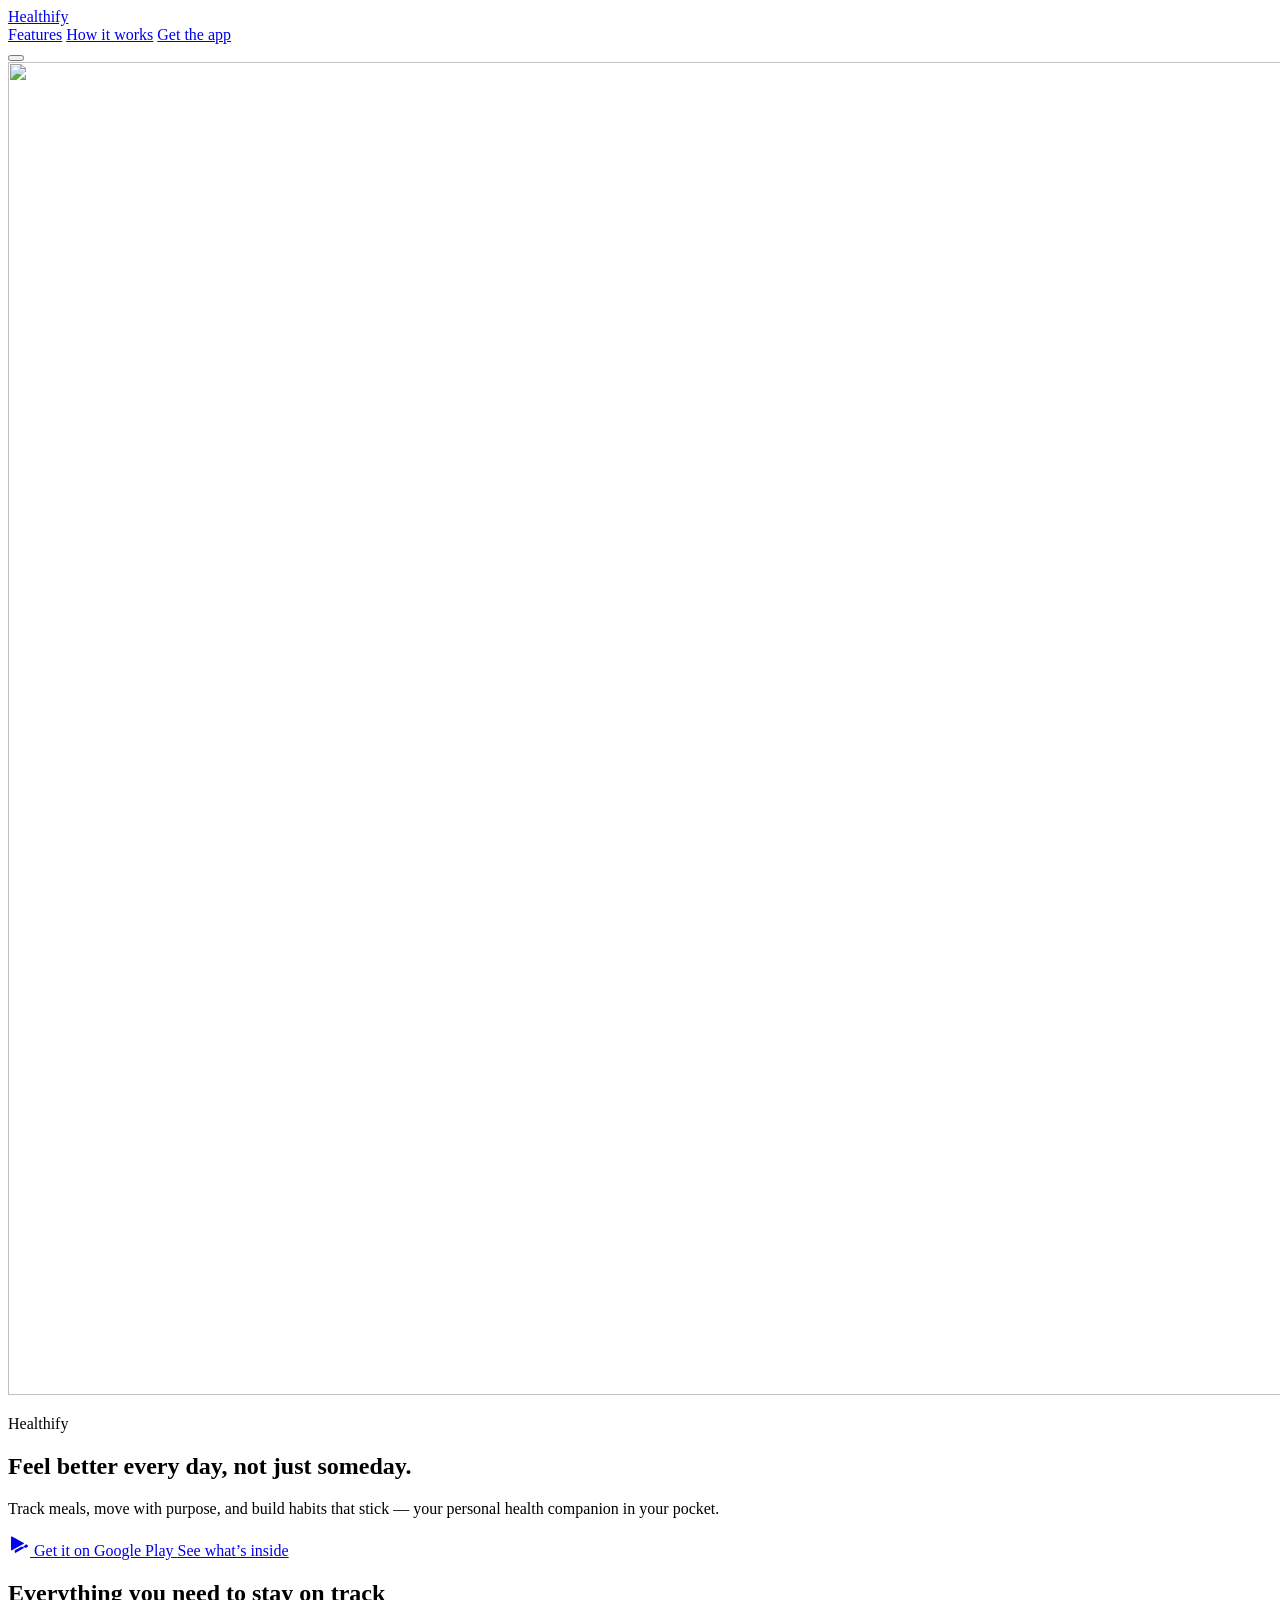
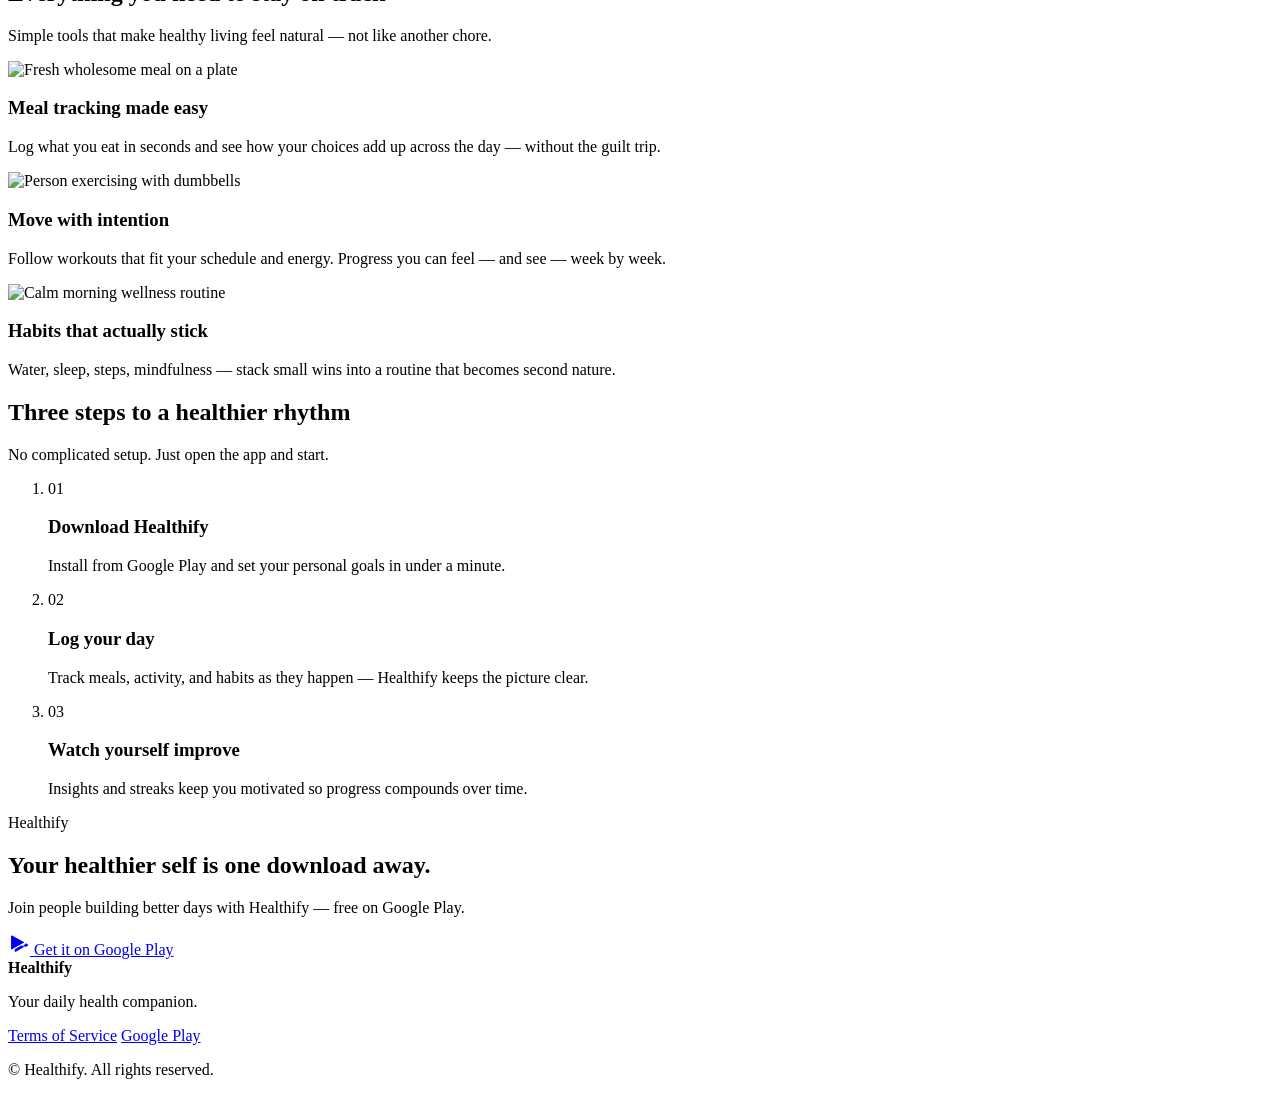
==== index.html @ 08b664c6 "added index.html" ====
<!DOCTYPE html>
<html lang="en">
<head>
  <meta charset="UTF-8" />
  <meta name="viewport" content="width=device-width, initial-scale=1.0" />
  <title>Healthify — Your daily health companion</title>
  <meta name="description" content="Healthify helps you track meals, move more, and build lasting healthy habits — all in one simple app." />
  <link rel="preconnect" href="https://fonts.googleapis.com" />
  <link rel="preconnect" href="https://fonts.gstatic.com" crossorigin />
  <link href="https://fonts.googleapis.com/css2?family=Bricolage+Grotesque:opsz,wght@12..96,500;12..96,700;12..96,800&family=Figtree:wght@400;500;600&display=swap" rel="stylesheet" />
  <link rel="stylesheet" href="styles.css" />
</head>
<body>
  <div class="noise" aria-hidden="true"></div>

  <header class="site-header">
    <a class="logo" href="index.html" aria-label="Healthify home">
      <span class="logo-mark" aria-hidden="true"></span>
      Healthify
    </a>
    <nav class="nav" aria-label="Primary">
      <a href="#features">Features</a>
      <a href="#how">How it works</a>
      <a class="nav-cta" href="https://play.google.com/store/apps/details?id=com.edu.healthify" target="_blank" rel="noopener noreferrer">Get the app</a>
    </nav>
    <button class="menu-toggle" type="button" aria-label="Open menu" aria-expanded="false">
      <span></span><span></span>
    </button>
  </header>

  <main id="top">
    <section class="hero">
      <div class="hero-media" aria-hidden="true">
        <img
          src="https://images.unsplash.com/photo-1571019614242-c5c5dee9f50b?auto=format&fit=crop&w=2000&q=80"
          alt=""
          width="2000"
          height="1333"
        />
        <div class="hero-veil"></div>
      </div>
      <div class="hero-content">
        <p class="brand-signal">Healthify</p>
        <h1>Feel better every day, not just someday.</h1>
        <p class="hero-lead">Track meals, move with purpose, and build habits that stick — your personal health companion in your pocket.</p>
        <div class="hero-actions">
          <a class="btn btn-primary" href="https://play.google.com/store/apps/details?id=com.edu.healthify" target="_blank" rel="noopener noreferrer">
            <svg width="22" height="22" viewBox="0 0 24 24" fill="currentColor" aria-hidden="true"><path d="M3.6 2.9c.2-.2.5-.3.8-.2l12.8 7.1c.4.2.4.7 0 .9L4.4 17.8c-.5.3-1.1-.1-1.1-.7V3.5c0-.2.1-.5.3-.6zm15.7 8.1 2.1 1.2c.7.4.7 1.4 0 1.8l-2.1 1.2-2.8-1.6 2.8-1.6v-.1zm-4.3 2.5 2.9 1.6-9.4 5.4c-.5.3-1.1-.1-1.1-.7v-2.1l7.6-4.2z"/></svg>
            Get it on Google Play
          </a>
          <a class="btn btn-ghost" href="#features">See what’s inside</a>
        </div>
      </div>
    </section>

    <section class="section features" id="features">
      <div class="section-intro reveal">
        <h2>Everything you need to stay on track</h2>
        <p>Simple tools that make healthy living feel natural — not like another chore.</p>
      </div>
      <div class="feature-list">
        <article class="feature reveal">
          <div class="feature-visual">
            <img src="https://images.unsplash.com/photo-1490645935967-10de6ba17061?auto=format&fit=crop&w=1200&q=80" alt="Fresh wholesome meal on a plate" width="1200" height="800" loading="lazy" />
          </div>
          <div class="feature-copy">
            <h3>Meal tracking made easy</h3>
            <p>Log what you eat in seconds and see how your choices add up across the day — without the guilt trip.</p>
          </div>
        </article>
        <article class="feature feature-reverse reveal">
          <div class="feature-visual">
            <img src="https://images.unsplash.com/photo-1517836357463-d25dfeac3438?auto=format&fit=crop&w=1200&q=80" alt="Person exercising with dumbbells" width="1200" height="800" loading="lazy" />
          </div>
          <div class="feature-copy">
            <h3>Move with intention</h3>
            <p>Follow workouts that fit your schedule and energy. Progress you can feel — and see — week by week.</p>
          </div>
        </article>
        <article class="feature reveal">
          <div class="feature-visual">
            <img src="https://images.unsplash.com/photo-1506126613408-eca07ce68773?auto=format&fit=crop&w=1200&q=80" alt="Calm morning wellness routine" width="1200" height="800" loading="lazy" />
          </div>
          <div class="feature-copy">
            <h3>Habits that actually stick</h3>
            <p>Water, sleep, steps, mindfulness — stack small wins into a routine that becomes second nature.</p>
          </div>
        </article>
      </div>
    </section>

    <section class="section how" id="how">
      <div class="section-intro reveal">
        <h2>Three steps to a healthier rhythm</h2>
        <p>No complicated setup. Just open the app and start.</p>
      </div>
      <ol class="steps">
        <li class="step reveal">
          <span class="step-num">01</span>
          <h3>Download Healthify</h3>
          <p>Install from Google Play and set your personal goals in under a minute.</p>
        </li>
        <li class="step reveal">
          <span class="step-num">02</span>
          <h3>Log your day</h3>
          <p>Track meals, activity, and habits as they happen — Healthify keeps the picture clear.</p>
        </li>
        <li class="step reveal">
          <span class="step-num">03</span>
          <h3>Watch yourself improve</h3>
          <p>Insights and streaks keep you motivated so progress compounds over time.</p>
        </li>
      </ol>
    </section>

    <section class="cta-band" id="download">
      <div class="cta-inner reveal">
        <p class="brand-signal brand-signal-dark">Healthify</p>
        <h2>Your healthier self is one download away.</h2>
        <p>Join people building better days with Healthify — free on Google Play.</p>
        <a class="btn btn-primary" href="https://play.google.com/store/apps/details?id=com.edu.healthify" target="_blank" rel="noopener noreferrer">
          <svg width="22" height="22" viewBox="0 0 24 24" fill="currentColor" aria-hidden="true"><path d="M3.6 2.9c.2-.2.5-.3.8-.2l12.8 7.1c.4.2.4.7 0 .9L4.4 17.8c-.5.3-1.1-.1-1.1-.7V3.5c0-.2.1-.5.3-.6zm15.7 8.1 2.1 1.2c.7.4.7 1.4 0 1.8l-2.1 1.2-2.8-1.6 2.8-1.6v-.1zm-4.3 2.5 2.9 1.6-9.4 5.4c-.5.3-1.1-.1-1.1-.7v-2.1l7.6-4.2z"/></svg>
          Get it on Google Play
        </a>
      </div>
    </section>
  </main>

  <footer class="site-footer">
    <div class="footer-brand">
      <span class="logo-mark" aria-hidden="true"></span>
      <strong>Healthify</strong>
    </div>
    <p>Your daily health companion.</p>
    <div class="footer-links">
      <a href="terms-of-service.html">Terms of Service</a>
      <a href="https://play.google.com/store/apps/details?id=com.edu.healthify" target="_blank" rel="noopener noreferrer">Google Play</a>
    </div>
    <p class="copyright">&copy; <span id="year"></span> Healthify. All rights reserved.</p>
  </footer>

  <script src="script.js"></script>
</body>
</html>
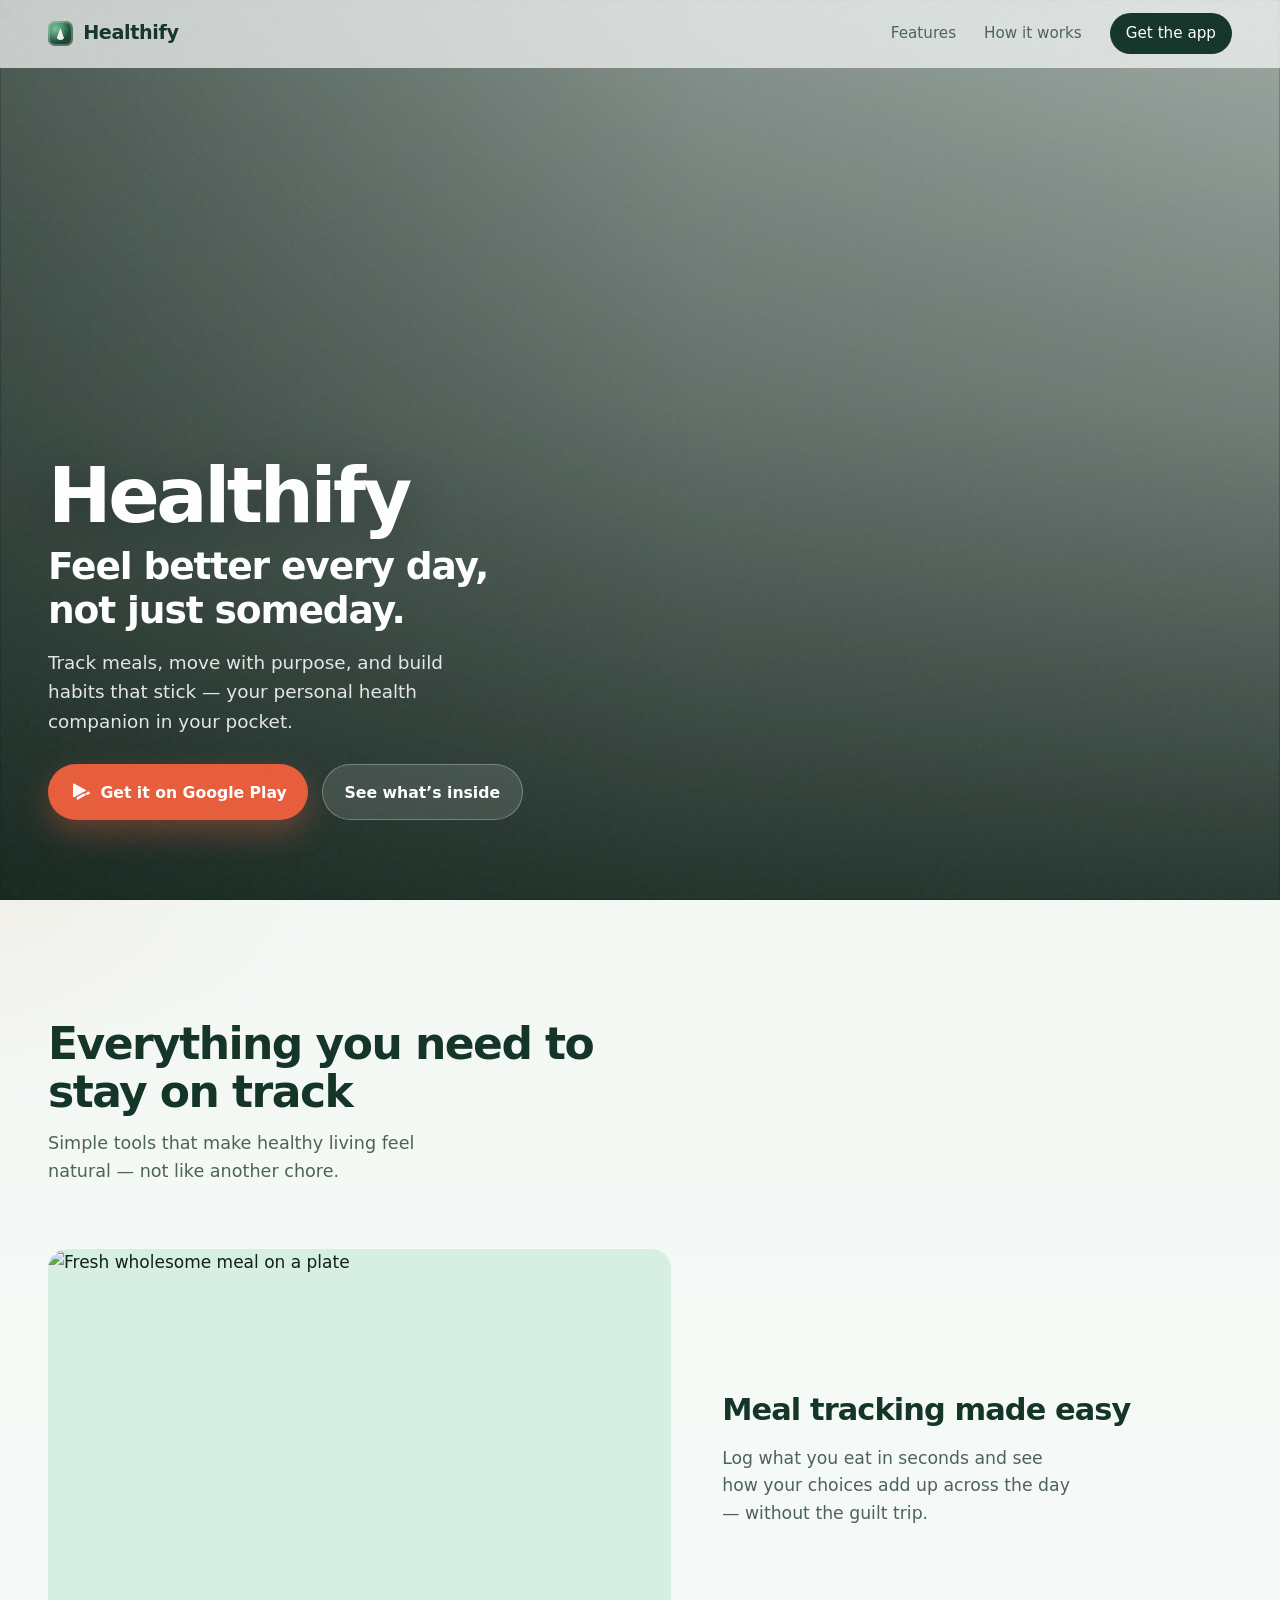
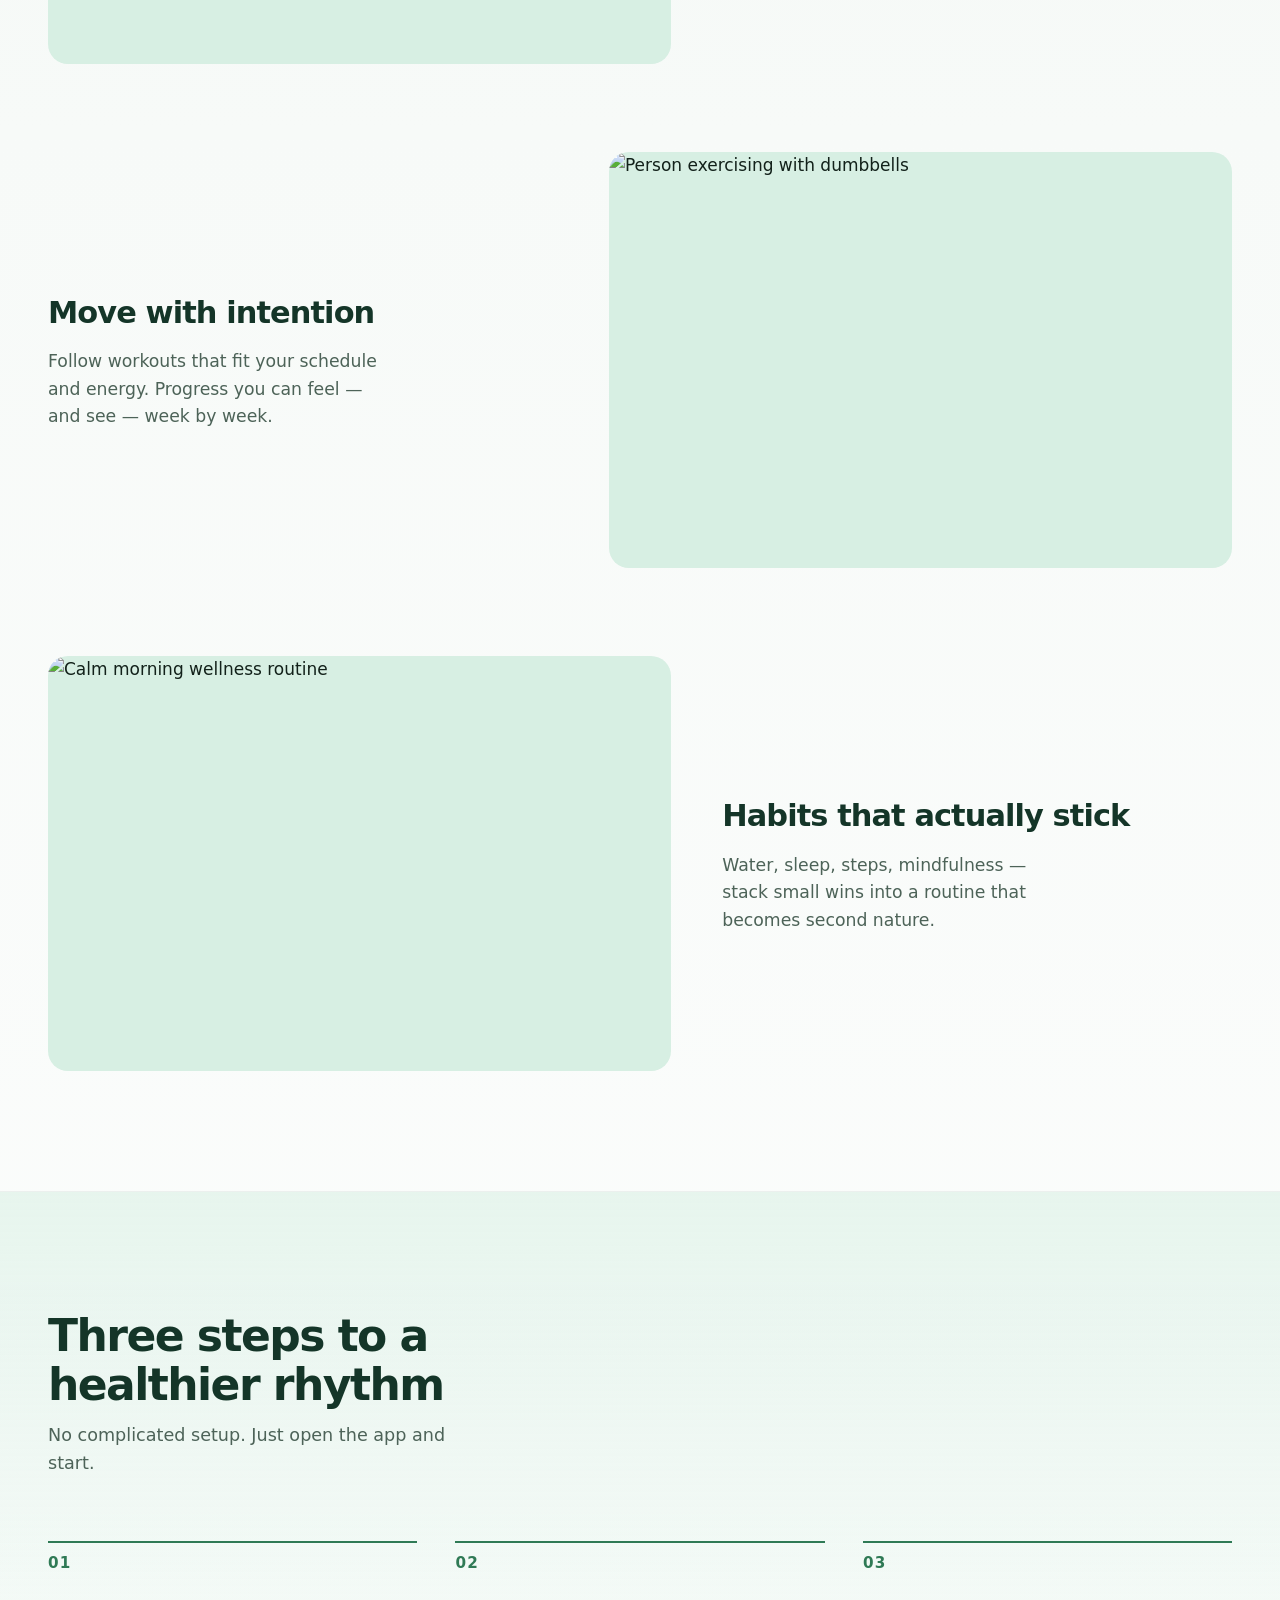
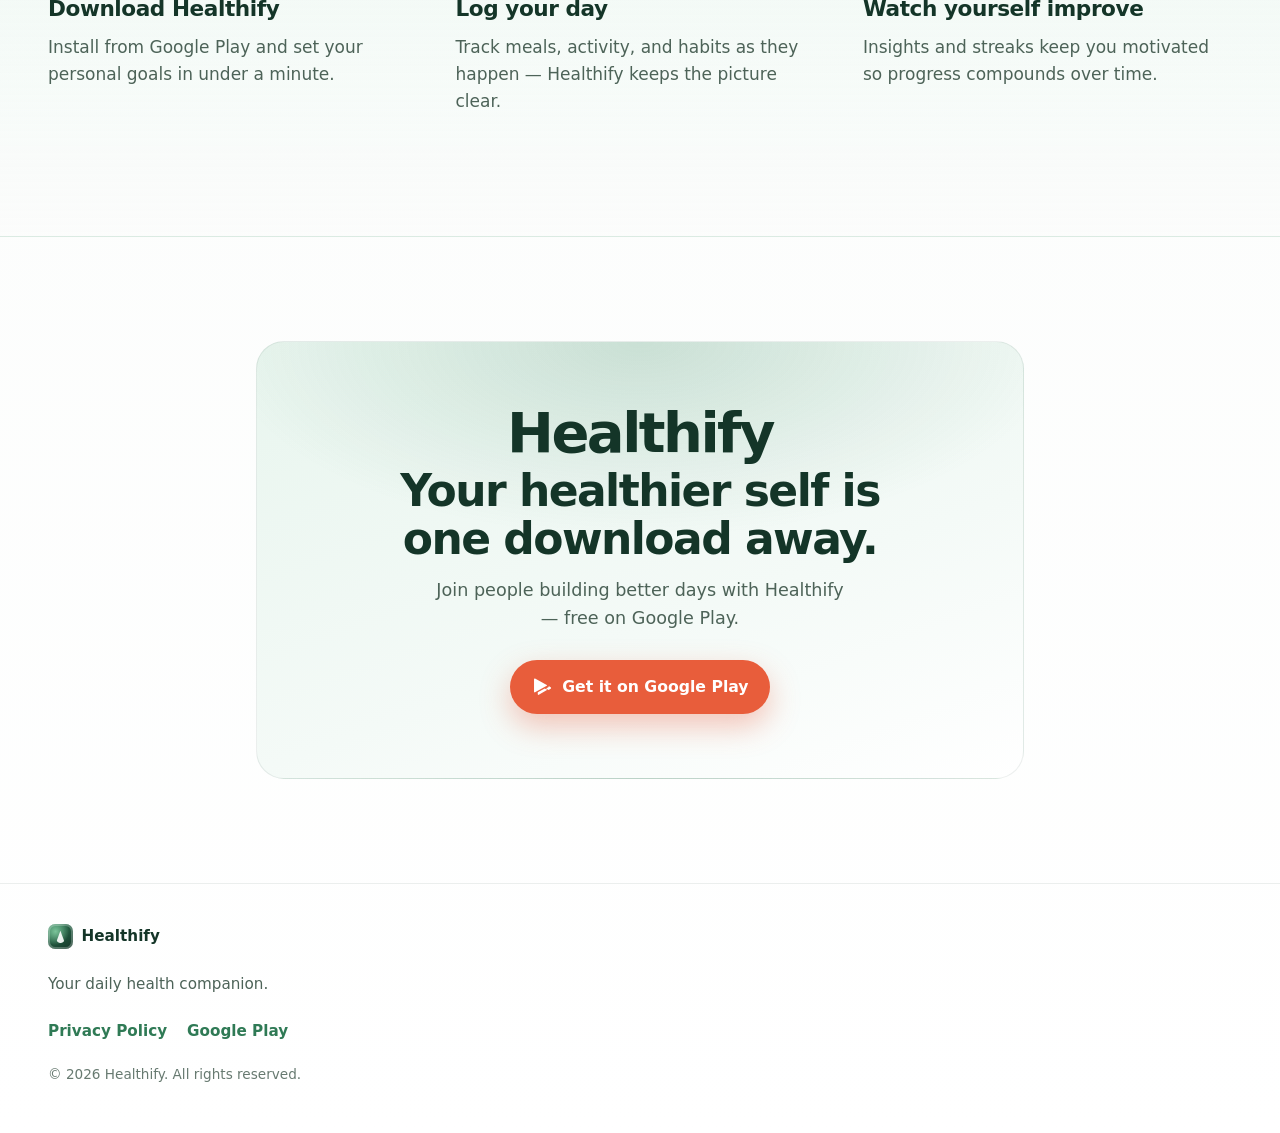
==== commit 4d0ab25c: "replace index.html" ====
--- a/index.html
+++ b/index.html
@@ -133,7 +133,7 @@
     </div>
     <p>Your daily health companion.</p>
     <div class="footer-links">
-      <a href="terms-of-service.html">Terms of Service</a>
+      <a href="privacy-policy.html">Privacy Policy</a>
       <a href="https://play.google.com/store/apps/details?id=com.edu.healthify" target="_blank" rel="noopener noreferrer">Google Play</a>
     </div>
     <p class="copyright">&copy; <span id="year"></span> Healthify. All rights reserved.</p>
--- a/styles.css
+++ b/styles.css
@@ -0,0 +1,683 @@
+:root {
+  --forest: #143528;
+  --moss: #1f4d38;
+  --leaf: #2f7a55;
+  --mint: #d7efe3;
+  --mist: #eef6f1;
+  --cream: #f7faf8;
+  --ink: #12211a;
+  --muted: #4d6358;
+  --coral: #e85d3b;
+  --coral-deep: #c94728;
+  --white: #ffffff;
+  --header-h: 4.25rem;
+  --ease: cubic-bezier(0.22, 1, 0.36, 1);
+  --font-display: "Bricolage Grotesque", system-ui, sans-serif;
+  --font-body: "Figtree", system-ui, sans-serif;
+}
+
+*,
+*::before,
+*::after {
+  box-sizing: border-box;
+}
+
+html {
+  scroll-behavior: smooth;
+}
+
+body {
+  margin: 0;
+  font-family: var(--font-body);
+  font-size: 1.0625rem;
+  line-height: 1.6;
+  color: var(--ink);
+  background:
+    radial-gradient(1200px 600px at 85% -10%, rgba(47, 122, 85, 0.12), transparent 55%),
+    radial-gradient(900px 500px at -10% 20%, rgba(232, 93, 59, 0.08), transparent 50%),
+    linear-gradient(180deg, var(--mist) 0%, var(--cream) 40%, var(--white) 100%);
+  min-height: 100vh;
+  overflow-x: hidden;
+}
+
+img {
+  max-width: 100%;
+  display: block;
+}
+
+a {
+  color: inherit;
+  text-decoration: none;
+}
+
+.noise {
+  pointer-events: none;
+  position: fixed;
+  inset: 0;
+  z-index: 50;
+  opacity: 0.035;
+  background-image: url("data:image/svg+xml,%3Csvg viewBox='0 0 200 200' xmlns='http://www.w3.org/2000/svg'%3E%3Cfilter id='n'%3E%3CfeTurbulence type='fractalNoise' baseFrequency='0.85' numOctaves='4' stitchTiles='stitch'/%3E%3C/filter%3E%3Crect width='100%25' height='100%25' filter='url(%23n)'/%3E%3C/svg%3E");
+}
+
+/* Header */
+.site-header {
+  position: fixed;
+  top: 0;
+  left: 0;
+  right: 0;
+  z-index: 40;
+  height: var(--header-h);
+  display: flex;
+  align-items: center;
+  justify-content: space-between;
+  padding: 0 clamp(1.25rem, 4vw, 3rem);
+  background: rgba(247, 250, 248, 0.72);
+  backdrop-filter: blur(14px);
+  border-bottom: 1px solid transparent;
+  transition: border-color 0.3s var(--ease), background 0.3s var(--ease);
+}
+
+.site-header.is-scrolled {
+  border-bottom-color: rgba(20, 53, 40, 0.08);
+  background: rgba(247, 250, 248, 0.92);
+}
+
+.logo {
+  display: inline-flex;
+  align-items: center;
+  gap: 0.65rem;
+  font-family: var(--font-display);
+  font-weight: 700;
+  font-size: 1.2rem;
+  letter-spacing: -0.02em;
+  color: var(--forest);
+}
+
+.logo-mark {
+  width: 1.55rem;
+  height: 1.55rem;
+  border-radius: 0.45rem;
+  background:
+    radial-gradient(circle at 30% 30%, #7bc49a, transparent 55%),
+    linear-gradient(145deg, var(--leaf), var(--forest));
+  box-shadow: inset 0 0 0 2px rgba(255, 255, 255, 0.25);
+  position: relative;
+}
+
+.logo-mark::after {
+  content: "";
+  position: absolute;
+  inset: 28% 32% 22% 32%;
+  border-radius: 40% 40% 45% 45%;
+  background: rgba(255, 255, 255, 0.9);
+  clip-path: polygon(50% 0%, 100% 100%, 0% 100%);
+}
+
+.nav {
+  display: flex;
+  align-items: center;
+  gap: 1.75rem;
+}
+
+.nav a {
+  font-weight: 500;
+  font-size: 0.95rem;
+  color: var(--muted);
+  transition: color 0.2s ease;
+}
+
+.nav a:hover {
+  color: var(--forest);
+}
+
+.nav-cta {
+  padding: 0.55rem 1rem;
+  border-radius: 999px;
+  background: var(--forest);
+  color: var(--white) !important;
+}
+
+.nav-cta:hover {
+  background: var(--moss);
+  color: var(--white) !important;
+}
+
+.menu-toggle {
+  display: none;
+  width: 2.5rem;
+  height: 2.5rem;
+  border: 0;
+  background: transparent;
+  cursor: pointer;
+  flex-direction: column;
+  justify-content: center;
+  gap: 0.4rem;
+  padding: 0.5rem;
+}
+
+.menu-toggle span {
+  display: block;
+  height: 2px;
+  width: 100%;
+  background: var(--forest);
+  transition: transform 0.25s var(--ease);
+}
+
+/* Hero */
+.hero {
+  position: relative;
+  min-height: 100svh;
+  display: grid;
+  align-items: end;
+  padding: calc(var(--header-h) + 2rem) clamp(1.25rem, 4vw, 3rem) clamp(3rem, 8vw, 5rem);
+  color: var(--white);
+  overflow: hidden;
+}
+
+.hero-media {
+  position: absolute;
+  inset: 0;
+  z-index: 0;
+}
+
+.hero-media img {
+  width: 100%;
+  height: 100%;
+  object-fit: cover;
+  transform: scale(1.04);
+  animation: heroZoom 12s var(--ease) forwards;
+}
+
+.hero-veil {
+  position: absolute;
+  inset: 0;
+  background:
+    linear-gradient(180deg, rgba(10, 28, 20, 0.35) 0%, rgba(10, 28, 20, 0.55) 45%, rgba(10, 28, 20, 0.88) 100%),
+    linear-gradient(90deg, rgba(10, 28, 20, 0.55) 0%, rgba(10, 28, 20, 0.15) 55%, transparent 100%);
+}
+
+.hero-content {
+  position: relative;
+  z-index: 1;
+  max-width: 40rem;
+  animation: riseIn 0.9s var(--ease) both;
+}
+
+.brand-signal {
+  margin: 0 0 0.85rem;
+  font-family: var(--font-display);
+  font-size: clamp(2.5rem, 8vw, 4.75rem);
+  font-weight: 800;
+  letter-spacing: -0.045em;
+  line-height: 0.95;
+  color: var(--white);
+  text-shadow: 0 8px 40px rgba(0, 0, 0, 0.25);
+}
+
+.brand-signal-dark {
+  color: var(--forest);
+  text-shadow: none;
+  font-size: clamp(2rem, 6vw, 3.5rem);
+}
+
+.hero h1 {
+  margin: 0 0 1rem;
+  font-family: var(--font-display);
+  font-size: clamp(1.55rem, 3.4vw, 2.35rem);
+  font-weight: 600;
+  letter-spacing: -0.03em;
+  line-height: 1.15;
+  max-width: 18ch;
+}
+
+.hero-lead {
+  margin: 0 0 1.75rem;
+  font-size: clamp(1rem, 2vw, 1.15rem);
+  color: rgba(255, 255, 255, 0.88);
+  max-width: 34ch;
+}
+
+.hero-actions {
+  display: flex;
+  flex-wrap: wrap;
+  gap: 0.85rem;
+}
+
+.btn {
+  display: inline-flex;
+  align-items: center;
+  gap: 0.55rem;
+  padding: 0.9rem 1.35rem;
+  border-radius: 999px;
+  font-weight: 600;
+  font-size: 0.98rem;
+  transition: transform 0.25s var(--ease), background 0.25s ease, box-shadow 0.25s ease;
+}
+
+.btn:hover {
+  transform: translateY(-2px);
+}
+
+.btn-primary {
+  background: var(--coral);
+  color: var(--white);
+  box-shadow: 0 12px 30px rgba(232, 93, 59, 0.35);
+}
+
+.btn-primary:hover {
+  background: var(--coral-deep);
+}
+
+.btn-ghost {
+  background: rgba(255, 255, 255, 0.12);
+  color: var(--white);
+  border: 1px solid rgba(255, 255, 255, 0.28);
+  backdrop-filter: blur(8px);
+}
+
+.btn-ghost:hover {
+  background: rgba(255, 255, 255, 0.2);
+}
+
+/* Sections */
+.section {
+  padding: clamp(4.5rem, 10vw, 7.5rem) clamp(1.25rem, 4vw, 3rem);
+}
+
+.section-intro {
+  max-width: 36rem;
+  margin-bottom: clamp(2.5rem, 5vw, 4rem);
+}
+
+.section-intro h2,
+.cta-inner h2 {
+  margin: 0 0 0.75rem;
+  font-family: var(--font-display);
+  font-size: clamp(1.85rem, 4vw, 2.75rem);
+  font-weight: 700;
+  letter-spacing: -0.035em;
+  line-height: 1.1;
+  color: var(--forest);
+}
+
+.section-intro p,
+.cta-inner > p:not(.brand-signal) {
+  margin: 0;
+  color: var(--muted);
+  font-size: 1.1rem;
+  max-width: 38ch;
+}
+
+.feature-list {
+  display: grid;
+  gap: clamp(3rem, 7vw, 5.5rem);
+}
+
+.feature {
+  display: grid;
+  grid-template-columns: 1.1fr 0.9fr;
+  gap: clamp(1.5rem, 4vw, 3.5rem);
+  align-items: center;
+}
+
+.feature-reverse {
+  direction: rtl;
+}
+
+.feature-reverse > * {
+  direction: ltr;
+}
+
+.feature-visual {
+  overflow: hidden;
+  border-radius: 1.25rem;
+  min-height: 280px;
+  background: var(--mint);
+}
+
+.feature-visual img {
+  width: 100%;
+  height: 100%;
+  min-height: 320px;
+  object-fit: cover;
+  transition: transform 0.8s var(--ease);
+}
+
+.feature:hover .feature-visual img {
+  transform: scale(1.04);
+}
+
+.feature-copy h3 {
+  margin: 0 0 0.65rem;
+  font-family: var(--font-display);
+  font-size: clamp(1.45rem, 2.5vw, 1.9rem);
+  letter-spacing: -0.03em;
+  color: var(--forest);
+}
+
+.feature-copy p {
+  margin: 0;
+  color: var(--muted);
+  font-size: 1.08rem;
+  max-width: 32ch;
+}
+
+/* How */
+.how {
+  background:
+    linear-gradient(180deg, rgba(215, 239, 227, 0.55), rgba(247, 250, 248, 0.2));
+  border-block: 1px solid rgba(20, 53, 40, 0.06);
+}
+
+.steps {
+  list-style: none;
+  margin: 0;
+  padding: 0;
+  display: grid;
+  grid-template-columns: repeat(3, 1fr);
+  gap: clamp(1.5rem, 3vw, 2.5rem);
+}
+
+.step {
+  padding-top: 0.5rem;
+  border-top: 2px solid var(--leaf);
+}
+
+.step-num {
+  display: block;
+  margin-bottom: 1rem;
+  font-family: var(--font-display);
+  font-weight: 700;
+  font-size: 0.95rem;
+  letter-spacing: 0.08em;
+  color: var(--leaf);
+}
+
+.step h3 {
+  margin: 0 0 0.5rem;
+  font-family: var(--font-display);
+  font-size: 1.35rem;
+  letter-spacing: -0.02em;
+  color: var(--forest);
+}
+
+.step p {
+  margin: 0;
+  color: var(--muted);
+}
+
+/* CTA */
+.cta-band {
+  padding: clamp(4rem, 9vw, 6.5rem) clamp(1.25rem, 4vw, 3rem);
+}
+
+.cta-inner {
+  max-width: 48rem;
+  margin: 0 auto;
+  text-align: center;
+  padding: clamp(2.5rem, 6vw, 4rem) clamp(1.5rem, 4vw, 2.5rem);
+  border-radius: 1.75rem;
+  background:
+    radial-gradient(600px 280px at 50% 0%, rgba(47, 122, 85, 0.18), transparent 70%),
+    linear-gradient(160deg, #e8f5ee, #f4faf7 60%, #fff);
+  border: 1px solid rgba(20, 53, 40, 0.08);
+}
+
+.cta-inner .brand-signal {
+  margin-bottom: 0.5rem;
+}
+
+.cta-inner h2 {
+  margin-left: auto;
+  margin-right: auto;
+  max-width: 16ch;
+}
+
+.cta-inner > p:not(.brand-signal) {
+  margin: 0 auto 1.75rem;
+}
+
+.cta-inner .btn {
+  justify-content: center;
+}
+
+/* Footer */
+.site-footer {
+  padding: 2.5rem clamp(1.25rem, 4vw, 3rem) 3rem;
+  border-top: 1px solid rgba(20, 53, 40, 0.08);
+  display: grid;
+  gap: 0.5rem;
+  justify-items: start;
+  color: var(--muted);
+  font-size: 0.95rem;
+}
+
+.footer-brand {
+  display: inline-flex;
+  align-items: center;
+  gap: 0.55rem;
+  color: var(--forest);
+  font-family: var(--font-display);
+}
+
+.site-footer a {
+  color: var(--leaf);
+  font-weight: 600;
+}
+
+.copyright {
+  margin: 0.75rem 0 0;
+  font-size: 0.85rem;
+  opacity: 0.85;
+}
+
+.footer-links {
+  display: flex;
+  flex-wrap: wrap;
+  gap: 0.85rem 1.25rem;
+}
+
+.footer-links a {
+  color: var(--leaf);
+  font-weight: 600;
+}
+
+/* Legal pages (Terms of Service, Privacy Policy) */
+.legal-page .site-header {
+  border-bottom-color: rgba(20, 53, 40, 0.08);
+  background: rgba(247, 250, 248, 0.95);
+}
+
+.legal-main {
+  padding: calc(var(--header-h) + 2.5rem) clamp(1.25rem, 4vw, 3rem) 4rem;
+}
+
+.legal-doc {
+  max-width: 44rem;
+  margin: 0 auto;
+}
+
+.legal-eyebrow {
+  margin: 0 0 0.65rem;
+  font-size: 0.85rem;
+  font-weight: 600;
+  letter-spacing: 0.06em;
+  text-transform: uppercase;
+  color: var(--leaf);
+}
+
+.legal-doc h1 {
+  margin: 0 0 1rem;
+  font-family: var(--font-display);
+  font-size: clamp(2rem, 5vw, 3rem);
+  font-weight: 800;
+  letter-spacing: -0.04em;
+  line-height: 1.1;
+  color: var(--forest);
+}
+
+.legal-meta {
+  margin: 0 0 1.75rem;
+  padding: 1rem 1.15rem;
+  border-radius: 0.85rem;
+  background: rgba(215, 239, 227, 0.55);
+  border: 1px solid rgba(20, 53, 40, 0.08);
+  color: var(--muted);
+  font-size: 0.98rem;
+  line-height: 1.7;
+}
+
+.legal-doc h2 {
+  margin: 2.25rem 0 0.75rem;
+  font-family: var(--font-display);
+  font-size: 1.35rem;
+  font-weight: 700;
+  letter-spacing: -0.02em;
+  color: var(--forest);
+}
+
+.legal-doc p,
+.legal-doc li {
+  color: var(--muted);
+}
+
+.legal-doc p {
+  margin: 0 0 1rem;
+}
+
+.legal-doc ul {
+  margin: 0 0 1rem;
+  padding-left: 1.25rem;
+}
+
+.legal-doc li {
+  margin-bottom: 0.4rem;
+}
+
+.legal-doc a {
+  color: var(--leaf);
+  font-weight: 600;
+  text-decoration: underline;
+  text-underline-offset: 0.15em;
+}
+
+.legal-note {
+  margin-top: 1.5rem !important;
+  font-size: 0.9rem;
+  opacity: 0.85;
+}
+
+/* Motion */
+.reveal {
+  opacity: 0;
+  transform: translateY(28px);
+  transition: opacity 0.7s var(--ease), transform 0.7s var(--ease);
+}
+
+.reveal.is-visible {
+  opacity: 1;
+  transform: none;
+}
+
+@keyframes riseIn {
+  from {
+    opacity: 0;
+    transform: translateY(24px);
+  }
+  to {
+    opacity: 1;
+    transform: none;
+  }
+}
+
+@keyframes heroZoom {
+  from {
+    transform: scale(1.08);
+  }
+  to {
+    transform: scale(1);
+  }
+}
+
+/* Responsive */
+@media (max-width: 900px) {
+  .feature,
+  .feature-reverse {
+    grid-template-columns: 1fr;
+    direction: ltr;
+  }
+
+  .steps {
+    grid-template-columns: 1fr;
+  }
+}
+
+@media (max-width: 760px) {
+  .menu-toggle {
+    display: flex;
+  }
+
+  .nav {
+    position: fixed;
+    top: var(--header-h);
+    right: 1rem;
+    left: 1rem;
+    flex-direction: column;
+    align-items: stretch;
+    gap: 0.35rem;
+    padding: 1rem;
+    border-radius: 1rem;
+    background: rgba(247, 250, 248, 0.97);
+    border: 1px solid rgba(20, 53, 40, 0.08);
+    box-shadow: 0 18px 40px rgba(20, 53, 40, 0.12);
+    opacity: 0;
+    pointer-events: none;
+    transform: translateY(-8px);
+    transition: opacity 0.25s ease, transform 0.25s var(--ease);
+  }
+
+  .nav.is-open {
+    opacity: 1;
+    pointer-events: auto;
+    transform: none;
+  }
+
+  .nav a {
+    padding: 0.75rem 0.85rem;
+    border-radius: 0.65rem;
+  }
+
+  .nav-cta {
+    text-align: center;
+    justify-content: center;
+  }
+
+  .hero {
+    align-items: end;
+    min-height: 92svh;
+  }
+
+  .hero h1 {
+    max-width: none;
+  }
+}
+
+@media (prefers-reduced-motion: reduce) {
+  html {
+    scroll-behavior: auto;
+  }
+
+  .hero-media img,
+  .hero-content,
+  .reveal,
+  .feature-visual img,
+  .btn {
+    animation: none !important;
+    transition: none !important;
+  }
+
+  .reveal {
+    opacity: 1;
+    transform: none;
+  }
+}
